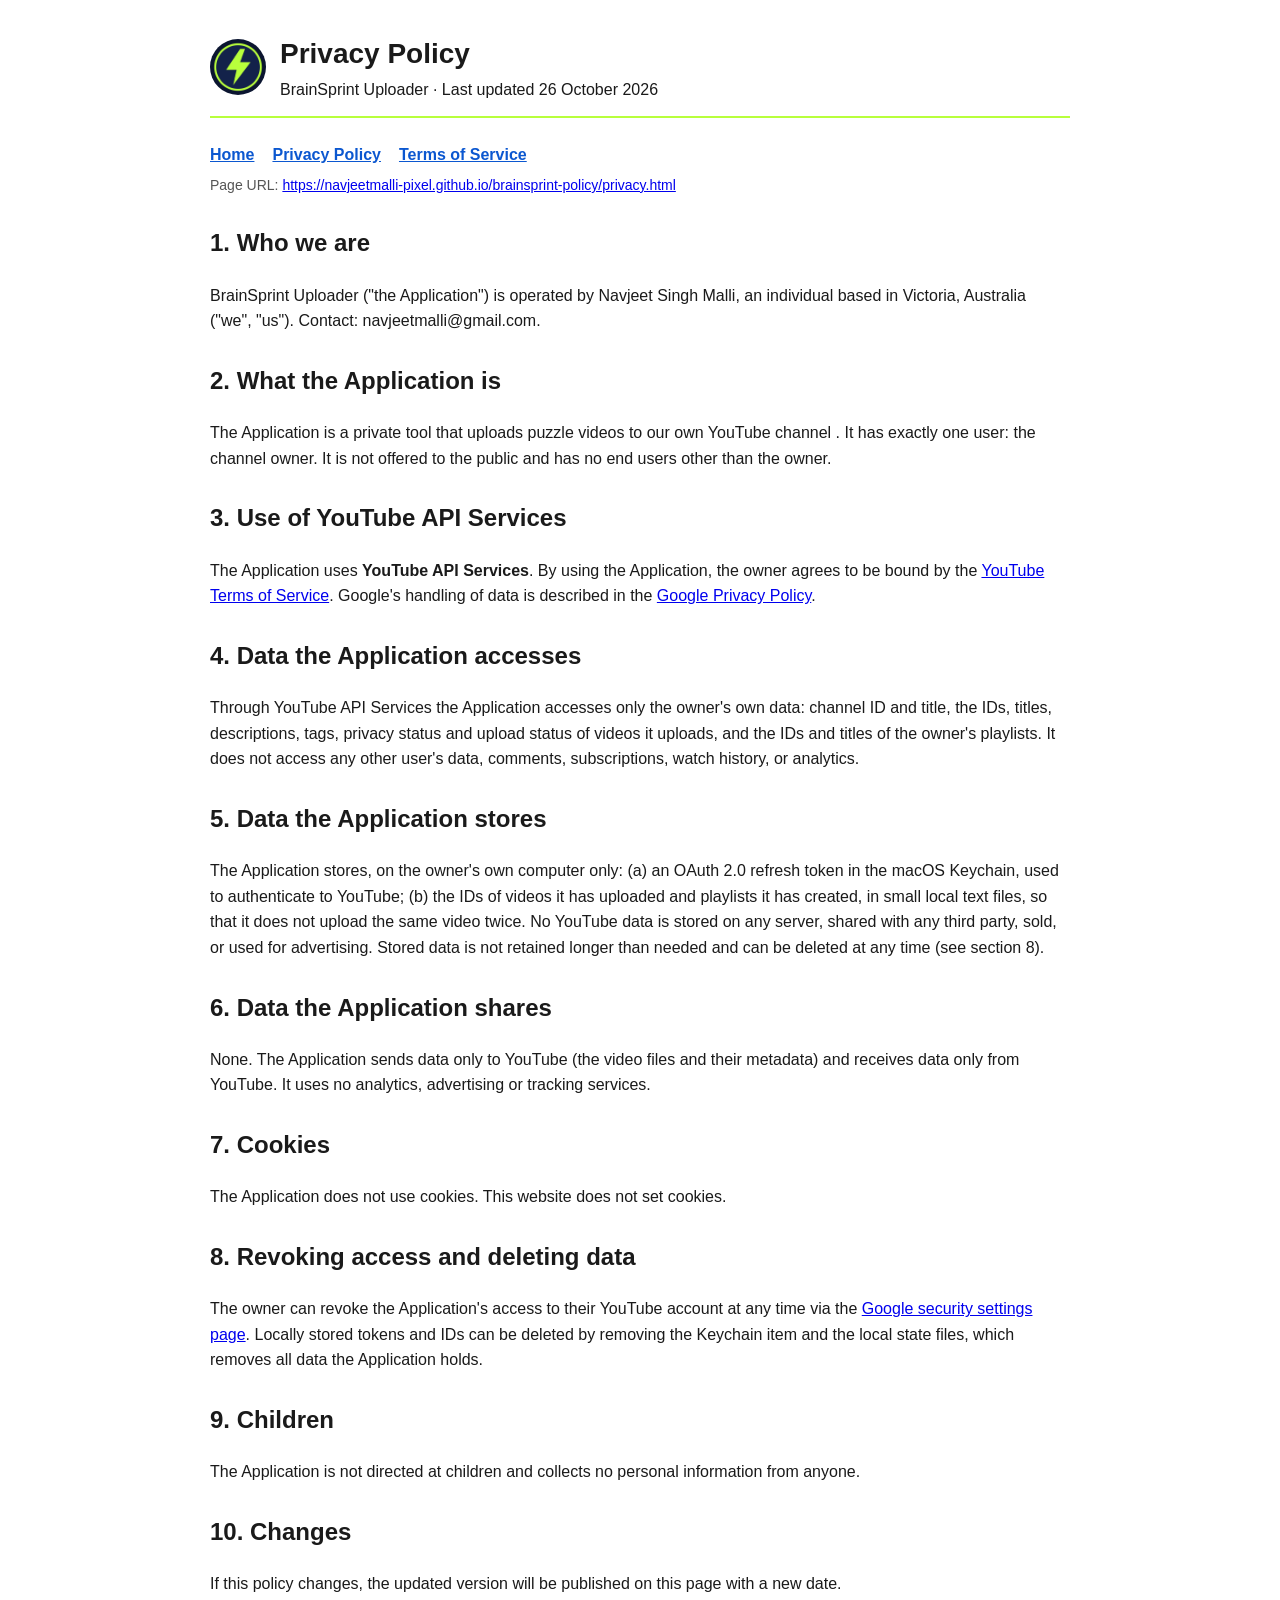
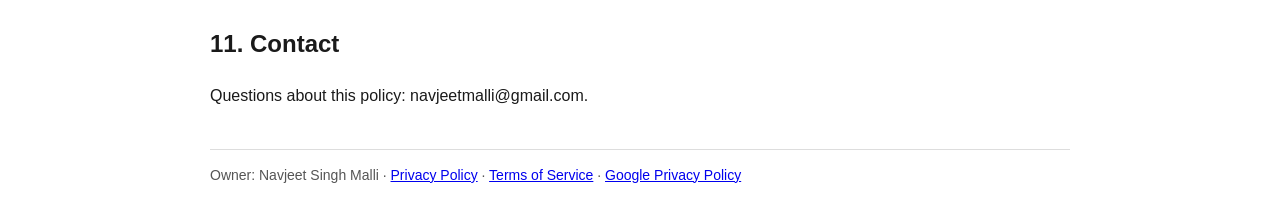
==== privacy.html @ 1ebe539c "BrainSprint Uploader policy site Co-Authored-By: Claude Opus 5.5 <noreply@anthropic.com>" ====
<!doctype html><html lang="en"><head><meta charset="utf-8"><meta name="viewport" content="width=device-width,initial-scale=1"><title>Privacy Policy - BrainSprint Uploader</title><link rel="stylesheet" href="style.css"></head><body>
<header><img src="avatar.png" alt="BrainSprint logo"><div><h1>Privacy Policy</h1><div>BrainSprint Uploader &middot; Last updated 26 October 2026</div></div></header>
<nav><a href="index.html">Home</a><a href="privacy.html">Privacy Policy</a><a href="terms.html">Terms of Service</a></nav><p style="font-size:14px;color:#555;margin:6px 0 18px">Page URL: <a href="https://navjeetmalli-pixel.github.io/brainsprint-policy/privacy.html">https://navjeetmalli-pixel.github.io/brainsprint-policy/privacy.html</a></p>
<h2>1. Who we are</h2><p>BrainSprint Uploader ("the Application") is operated by Navjeet Singh Malli, an individual based in Victoria, Australia ("we", "us"). Contact: navjeetmalli@gmail.com.</p>
<h2>2. What the Application is</h2><p>The Application is a private tool that uploads puzzle videos to our own YouTube channel . It has exactly one user: the channel owner. It is not offered to the public and has no end users other than the owner.</p>
<h2>3. Use of YouTube API Services</h2><p>The Application uses <strong>YouTube API Services</strong>. By using the Application, the owner agrees to be bound by the <a href="https://www.youtube.com/t/terms">YouTube Terms of Service</a>. Google's handling of data is described in the <a href="https://policies.google.com/privacy">Google Privacy Policy</a>.</p>
<h2>4. Data the Application accesses</h2><p>Through YouTube API Services the Application accesses only the owner's own data: channel ID and title, the IDs, titles, descriptions, tags, privacy status and upload status of videos it uploads, and the IDs and titles of the owner's playlists. It does not access any other user's data, comments, subscriptions, watch history, or analytics.</p>
<h2>5. Data the Application stores</h2><p>The Application stores, on the owner's own computer only: (a) an OAuth 2.0 refresh token in the macOS Keychain, used to authenticate to YouTube; (b) the IDs of videos it has uploaded and playlists it has created, in small local text files, so that it does not upload the same video twice. No YouTube data is stored on any server, shared with any third party, sold, or used for advertising. Stored data is not retained longer than needed and can be deleted at any time (see section 8).</p>
<h2>6. Data the Application shares</h2><p>None. The Application sends data only to YouTube (the video files and their metadata) and receives data only from YouTube. It uses no analytics, advertising or tracking services.</p>
<h2>7. Cookies</h2><p>The Application does not use cookies. This website does not set cookies.</p>
<h2>8. Revoking access and deleting data</h2><p>The owner can revoke the Application's access to their YouTube account at any time via the <a href="https://security.google.com/settings/security/permissions">Google security settings page</a>. Locally stored tokens and IDs can be deleted by removing the Keychain item and the local state files, which removes all data the Application holds.</p>
<h2>9. Children</h2><p>The Application is not directed at children and collects no personal information from anyone.</p>
<h2>10. Changes</h2><p>If this policy changes, the updated version will be published on this page with a new date.</p>
<h2>11. Contact</h2><p>Questions about this policy: navjeetmalli@gmail.com.</p>
<footer>Owner: Navjeet Singh Malli &middot; <a href="privacy.html">Privacy Policy</a> &middot; <a href="terms.html">Terms of Service</a> &middot; <a href="https://policies.google.com/privacy">Google Privacy Policy</a></footer></body></html>
---- style.css ----
body{font-family:-apple-system,Helvetica,Arial,sans-serif;max-width:860px;margin:0 auto;padding:32px 20px;color:#1a1a1a;line-height:1.6}
header{display:flex;align-items:center;gap:14px;border-bottom:2px solid #b8ff3c;padding-bottom:14px;margin-bottom:24px}
header img{width:56px;height:56px;border-radius:50%}
h1{margin:0;font-size:28px} h2{margin-top:28px} nav a{margin-right:18px;color:#0b57d0;font-weight:600}
footer{margin-top:40px;border-top:1px solid #ddd;padding-top:14px;font-size:14px;color:#555}
.yt{display:inline-flex;align-items:center;gap:8px;background:#ff0000;color:#fff;padding:8px 14px;border-radius:8px;text-decoration:none;font-weight:700}
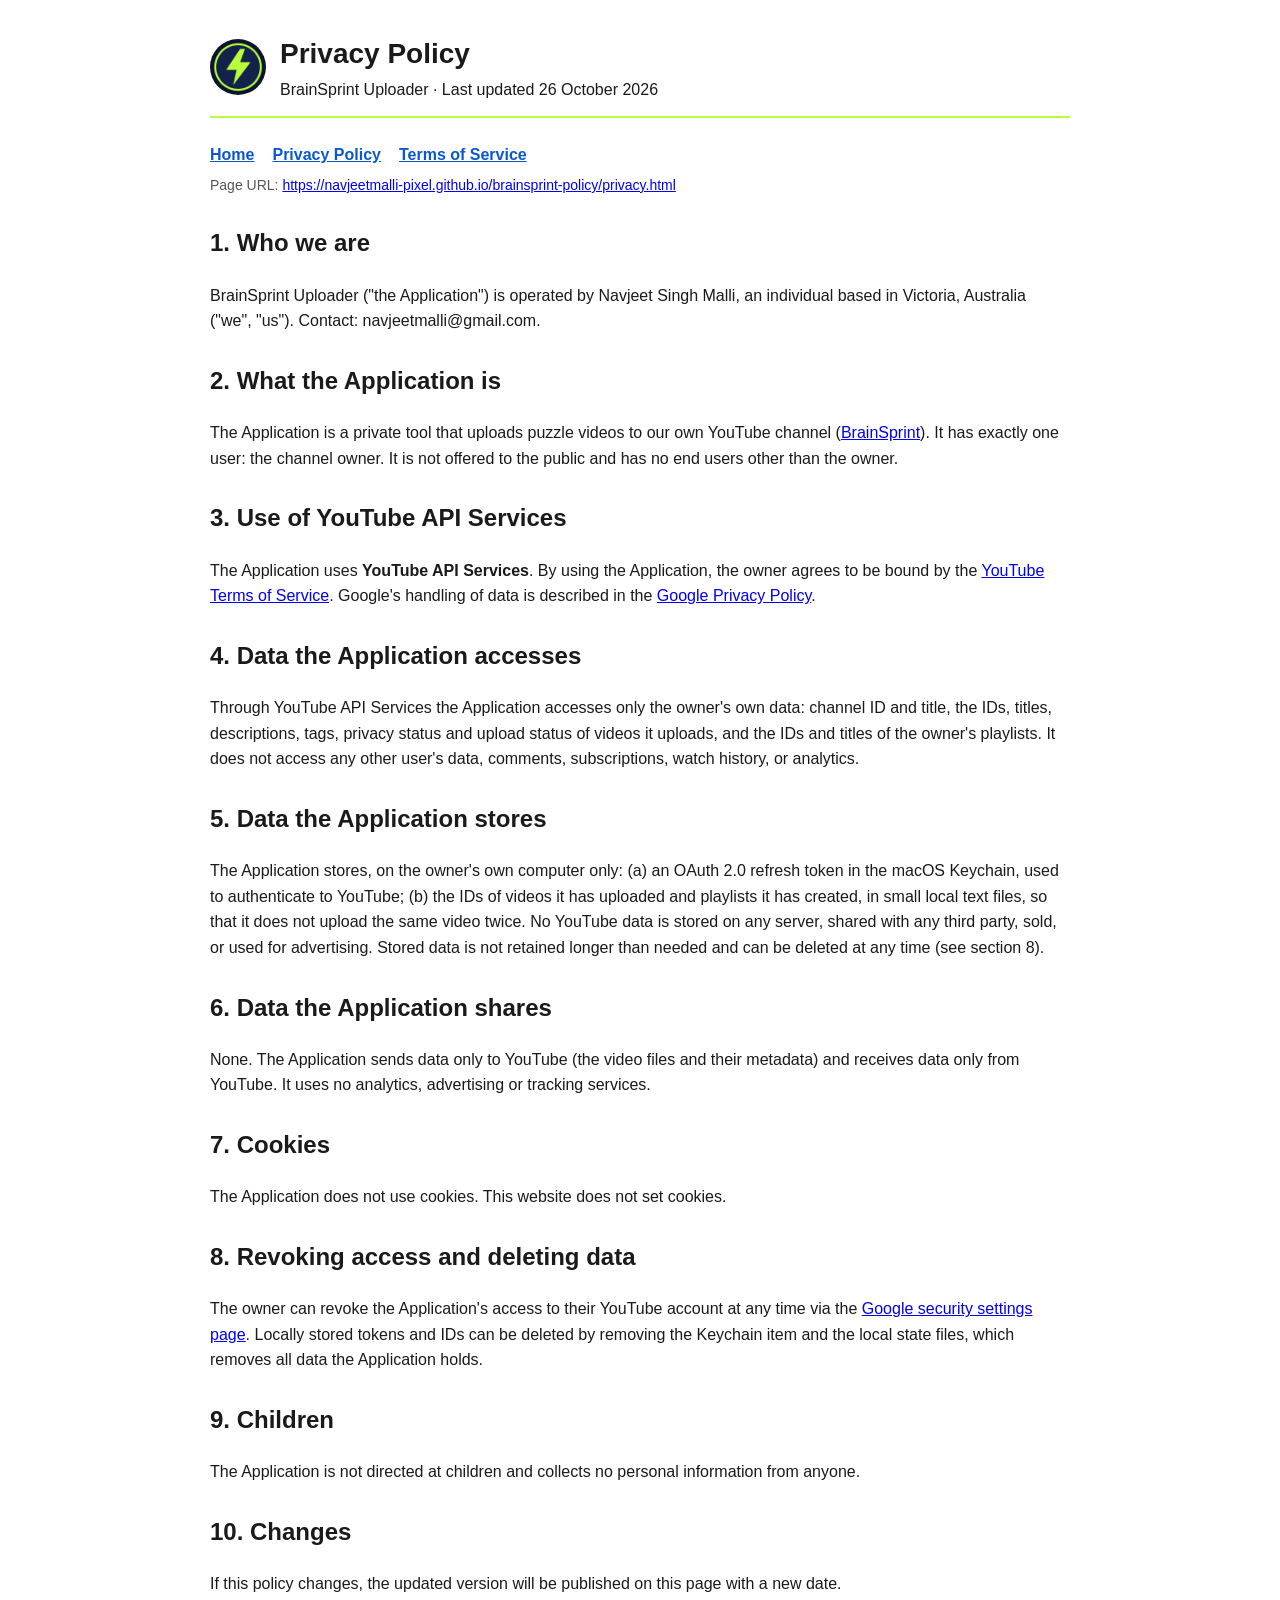
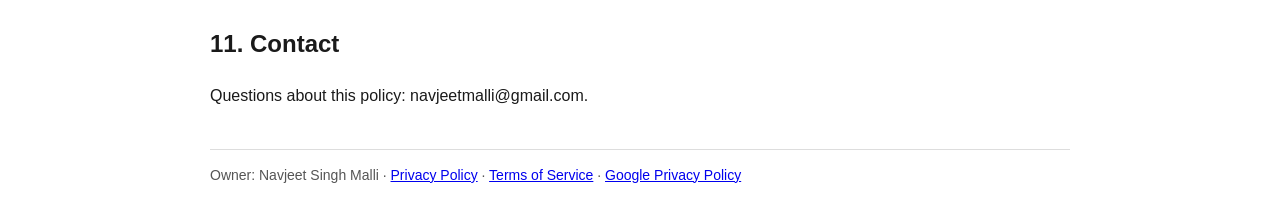
==== commit 937083aa: "Link the YouTube channel on homepage and privacy policy Co-Authored-By: Claude Opus 5.5 <noreply@ant" ====
--- a/privacy.html
+++ b/privacy.html
@@ -2,7 +2,7 @@
 <header><img src="avatar.png" alt="BrainSprint logo"><div><h1>Privacy Policy</h1><div>BrainSprint Uploader &middot; Last updated 26 October 2026</div></div></header>
 <nav><a href="index.html">Home</a><a href="privacy.html">Privacy Policy</a><a href="terms.html">Terms of Service</a></nav><p style="font-size:14px;color:#555;margin:6px 0 18px">Page URL: <a href="https://navjeetmalli-pixel.github.io/brainsprint-policy/privacy.html">https://navjeetmalli-pixel.github.io/brainsprint-policy/privacy.html</a></p>
 <h2>1. Who we are</h2><p>BrainSprint Uploader ("the Application") is operated by Navjeet Singh Malli, an individual based in Victoria, Australia ("we", "us"). Contact: navjeetmalli@gmail.com.</p>
-<h2>2. What the Application is</h2><p>The Application is a private tool that uploads puzzle videos to our own YouTube channel . It has exactly one user: the channel owner. It is not offered to the public and has no end users other than the owner.</p>
+<h2>2. What the Application is</h2><p>The Application is a private tool that uploads puzzle videos to our own YouTube channel (<a href="https://www.youtube.com/channel/UC0FWBsHeLZ-ApIjIZHeyroQ">BrainSprint</a>). It has exactly one user: the channel owner. It is not offered to the public and has no end users other than the owner.</p>
 <h2>3. Use of YouTube API Services</h2><p>The Application uses <strong>YouTube API Services</strong>. By using the Application, the owner agrees to be bound by the <a href="https://www.youtube.com/t/terms">YouTube Terms of Service</a>. Google's handling of data is described in the <a href="https://policies.google.com/privacy">Google Privacy Policy</a>.</p>
 <h2>4. Data the Application accesses</h2><p>Through YouTube API Services the Application accesses only the owner's own data: channel ID and title, the IDs, titles, descriptions, tags, privacy status and upload status of videos it uploads, and the IDs and titles of the owner's playlists. It does not access any other user's data, comments, subscriptions, watch history, or analytics.</p>
 <h2>5. Data the Application stores</h2><p>The Application stores, on the owner's own computer only: (a) an OAuth 2.0 refresh token in the macOS Keychain, used to authenticate to YouTube; (b) the IDs of videos it has uploaded and playlists it has created, in small local text files, so that it does not upload the same video twice. No YouTube data is stored on any server, shared with any third party, sold, or used for advertising. Stored data is not retained longer than needed and can be deleted at any time (see section 8).</p>
